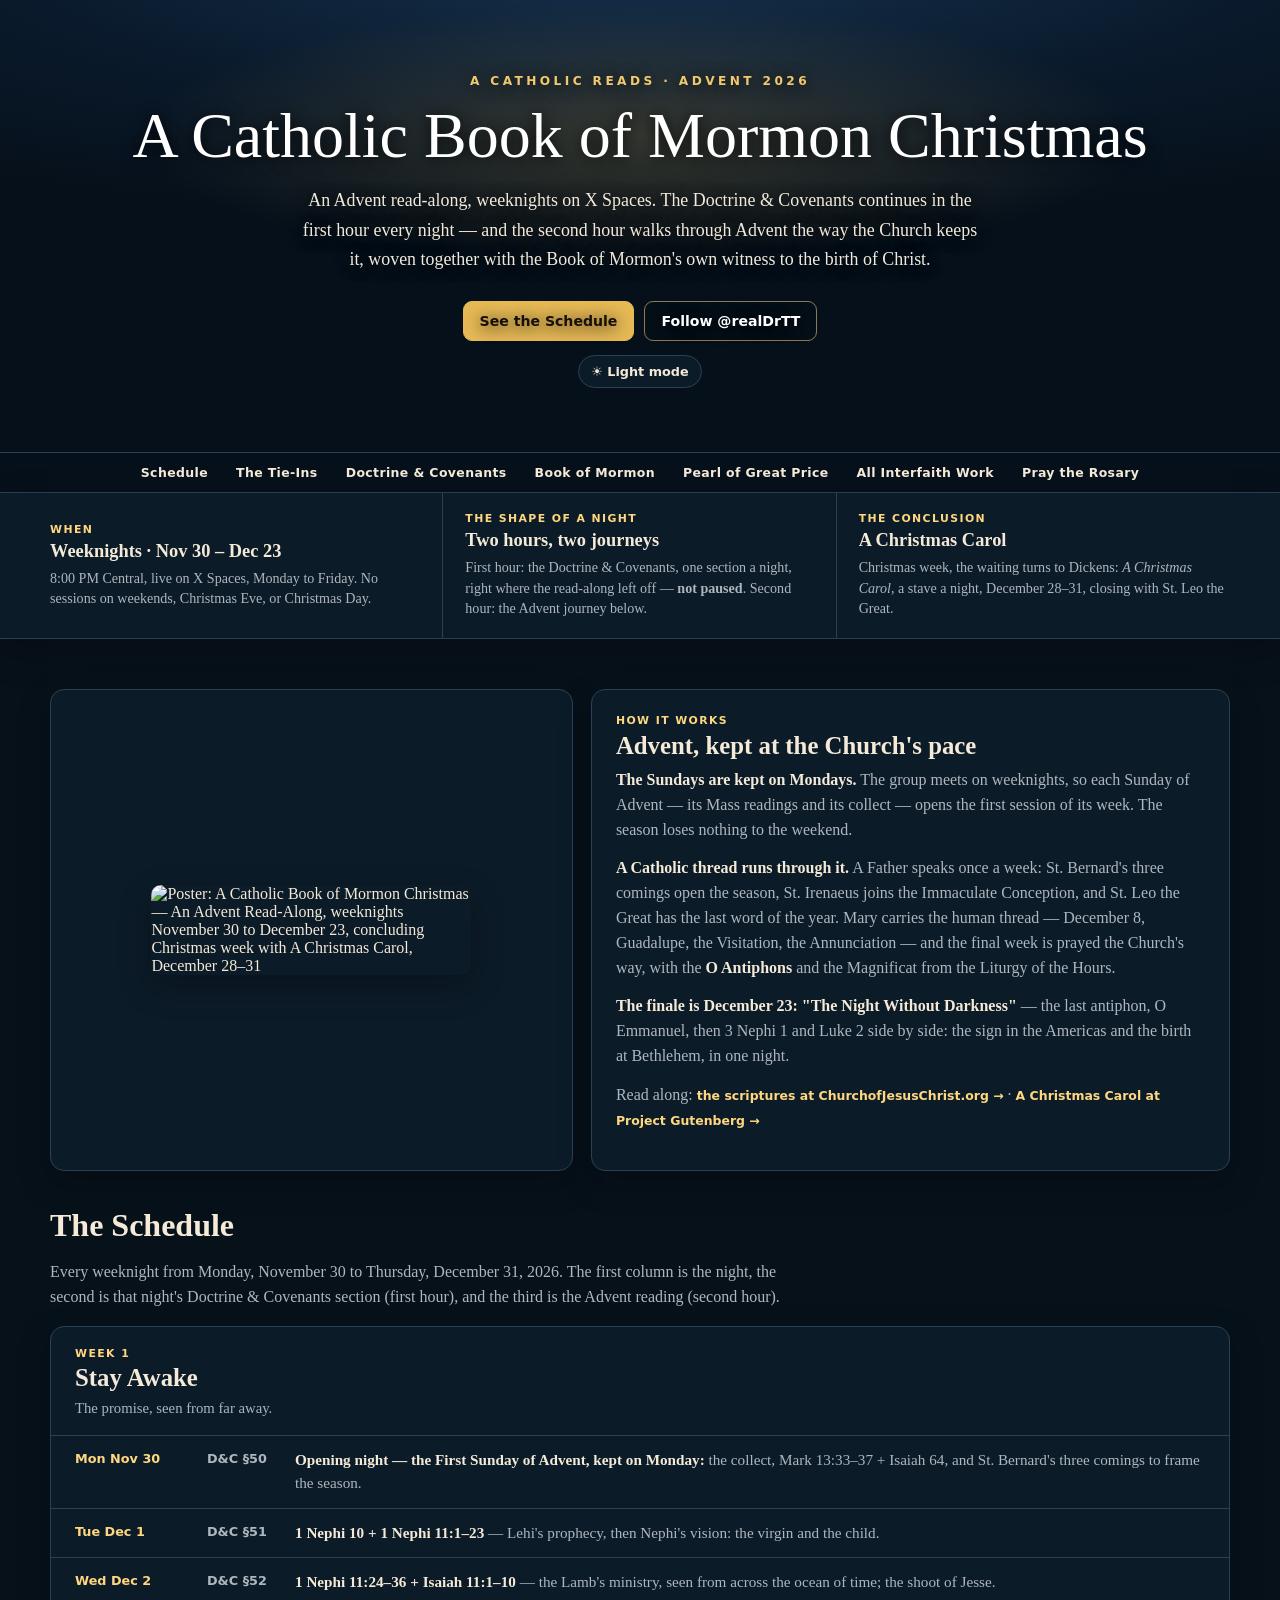
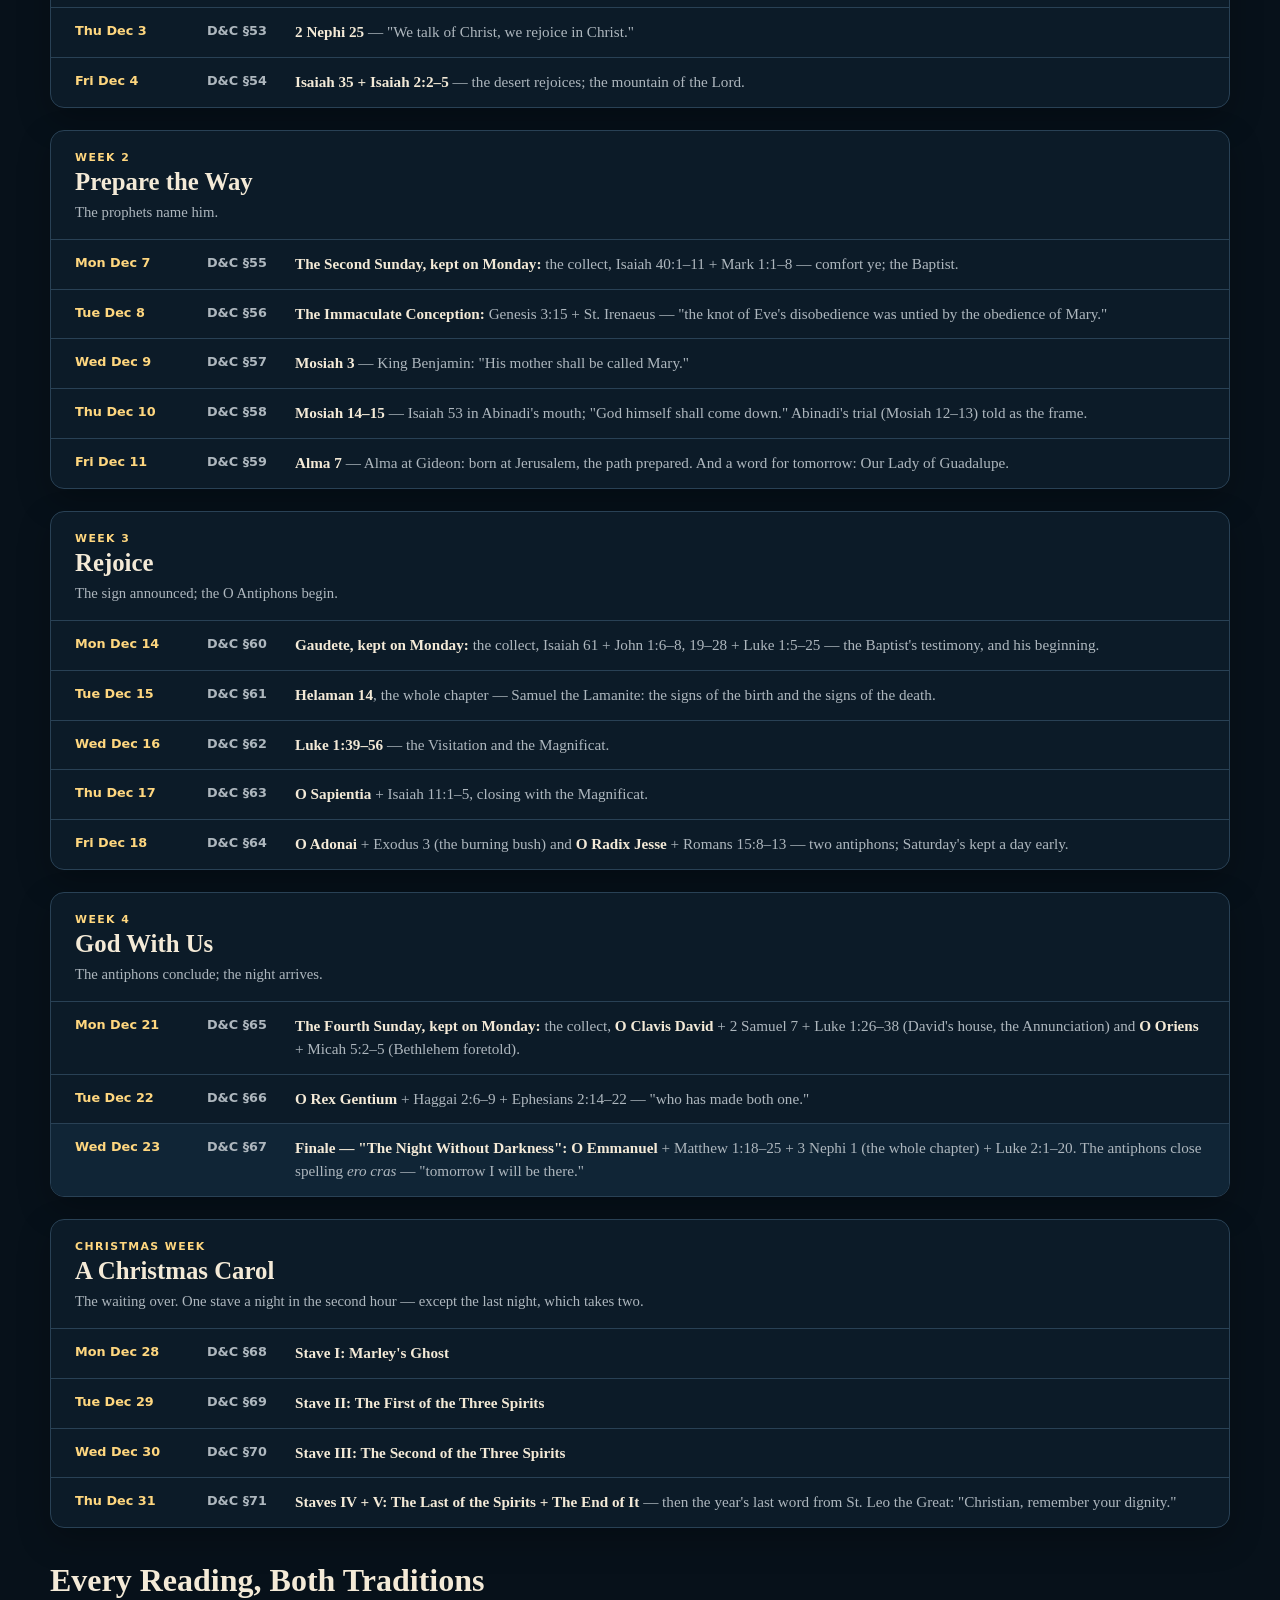
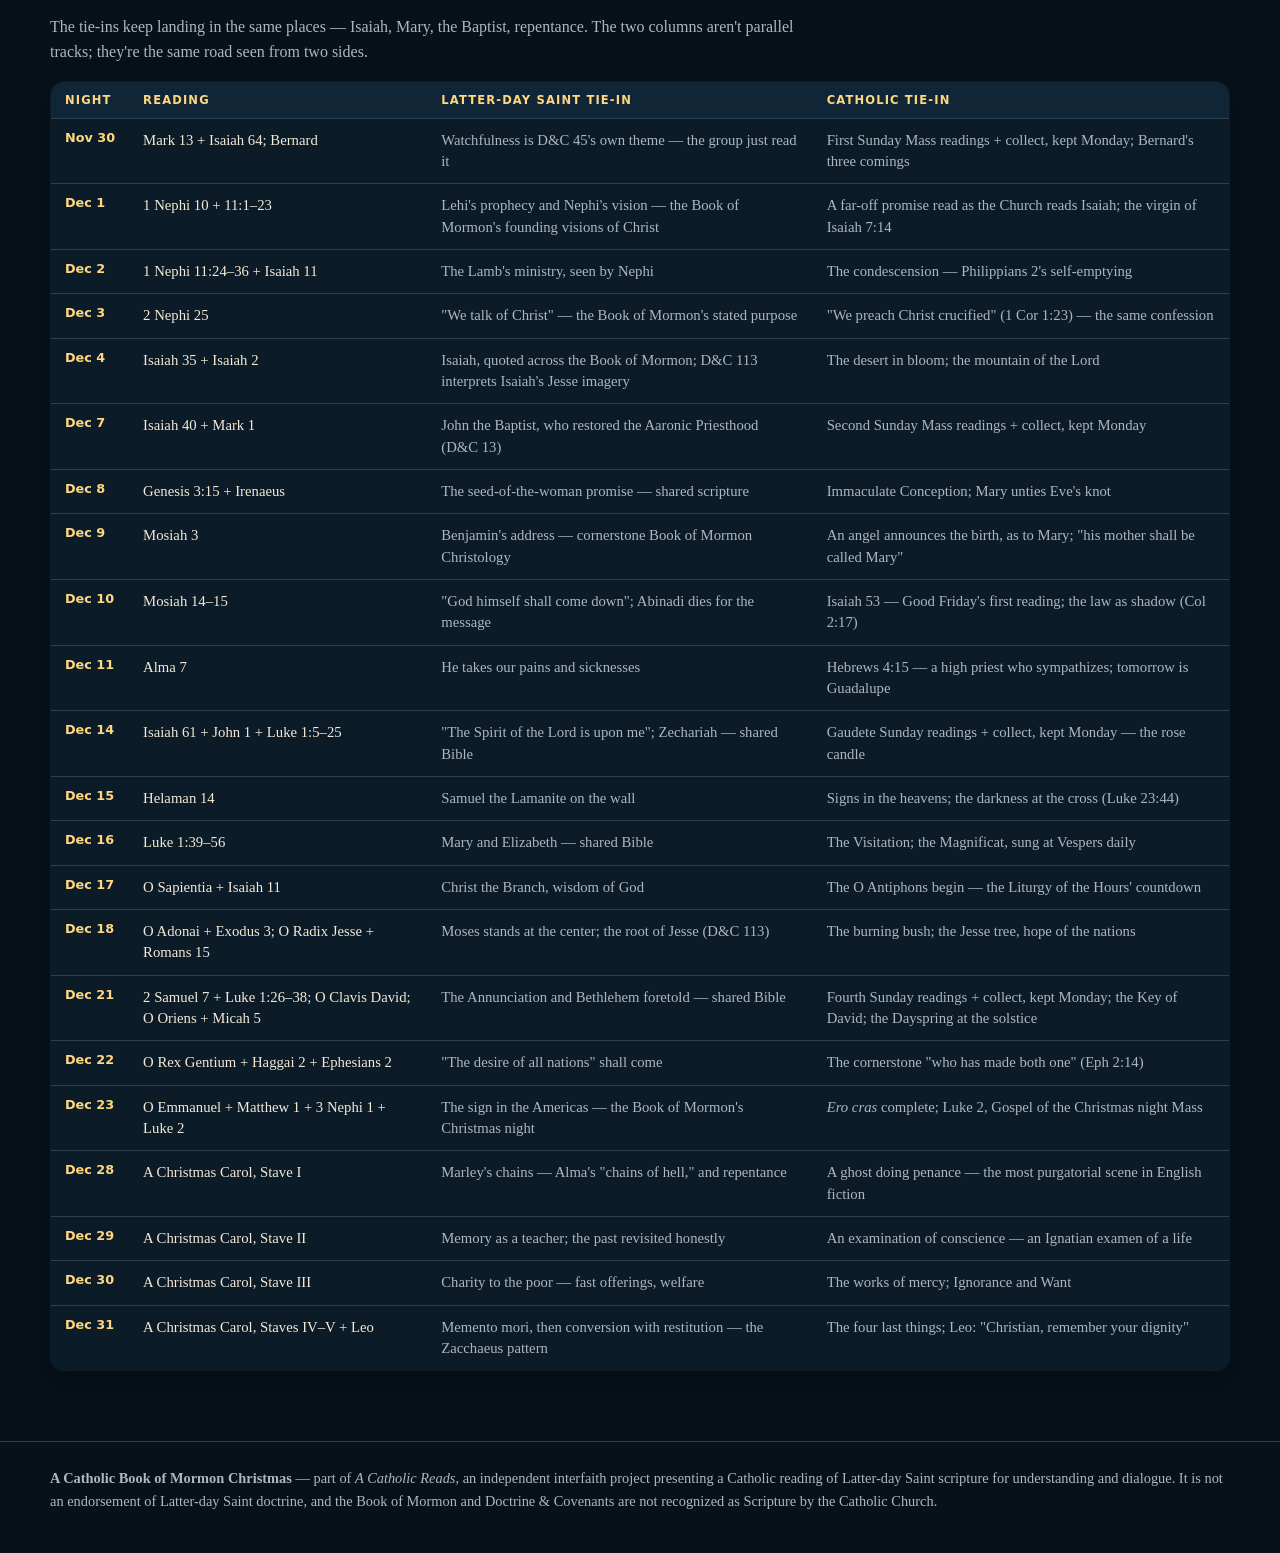
==== christmas/index.html @ 36d97832 "Add A Catholic Book of Mormon Christmas series page (schedule, tie-ins, poster)" ====
<!doctype html>
<html lang="en" data-theme="dark">
<head>
<meta charset="utf-8">
<meta name="viewport" content="width=device-width,initial-scale=1">
<meta name="description" content="A Catholic Book of Mormon Christmas — an Advent read-along on X Spaces: the Doctrine & Covenants continues nightly, with the Book of Mormon and the Church's Advent readings, concluding with Dickens' A Christmas Carol.">
<meta name="theme-color" content="#07121d">
<title>A Catholic Book of Mormon Christmas — A Catholic Reads</title>
<style>
:root{
 --bg:#f4efe5;--surface:#fffaf0;--surface2:#eee4d2;--ink:#2a211a;--muted:#75685d;
 --line:#d7c5a6;--wine:#6c2030;--accent:#ad7d2c;--accent2:#7d581d;--hero:#0b1723;
 --shadow:0 12px 32px rgba(49,31,20,.10);
}
html[data-theme="dark"]{
 --bg:#07111a;--surface:#0c1b28;--surface2:#102536;--ink:#f4ead7;--muted:#aeb7be;
 --line:#294155;--wine:#e6bd68;--accent:#e6b955;--accent2:#ffd77f;--hero:#06101a;
 --shadow:0 12px 32px rgba(0,0,0,.25);
}
*{box-sizing:border-box}
html{scroll-behavior:smooth}
body{margin:0;background:var(--bg);color:var(--ink);font-family:Georgia,"Times New Roman",serif;transition:background .2s,color .2s}
a{color:inherit}.shell{width:min(1180px,calc(100% - 36px));margin:auto}
.hero{position:relative;overflow:hidden;background:radial-gradient(ellipse 60% 45% at 50% 30%,rgba(230,185,85,.20),transparent 65%),radial-gradient(ellipse 90% 60% at 50% -10%,#16324e 0%,#0a1a2c 55%,#06101a 100%);border-bottom:1px solid var(--line);text-align:center}
.hero-content{padding:74px 0 64px;color:#fff;text-shadow:0 2px 16px #000}
.kicker{font:700 .76rem system-ui,sans-serif;text-transform:uppercase;letter-spacing:.28em;color:#f0c96d}
h1{font-size:clamp(2.5rem,5vw,4.4rem);line-height:1.02;margin:15px 0 18px;font-weight:500}
.hero p{font-size:1.12rem;line-height:1.65;color:#f1e9dc;margin:0 auto;max-width:680px}
.hero-actions{display:flex;justify-content:center;gap:10px;flex-wrap:wrap;margin-top:26px}
.btn{display:inline-flex;align-items:center;justify-content:center;gap:8px;padding:11px 16px;border-radius:9px;text-decoration:none;font:750 .88rem system-ui,sans-serif;border:1px solid var(--line);background:var(--surface);color:var(--ink)}
.btn.gold{background:var(--accent);border-color:var(--accent);color:#171009}
.btn.ghost{background:rgba(5,14,23,.58);color:#fff;border-color:#8d7955}
.theme{border:1px solid var(--line);background:var(--surface);color:var(--ink);border-radius:999px;padding:8px 12px;cursor:pointer;font:700 .8rem system-ui,sans-serif}
.site-nav{background:var(--hero);border-bottom:1px solid var(--line)}
.site-nav-inner{display:flex;justify-content:center;gap:28px;flex-wrap:wrap;padding:12px 0}
.site-nav a{color:#f4ead7;text-decoration:none;font:750 .78rem system-ui,sans-serif;letter-spacing:.03em}
.site-nav a:hover{color:#ffd77f}
main{padding:30px 0 70px}
.info-bar{background:var(--surface);border-bottom:1px solid var(--line);box-shadow:var(--shadow)}
.info-bar-inner{width:min(1180px,calc(100% - 36px));margin:auto;display:grid;grid-template-columns:repeat(3,1fr)}
.info-item{padding:18px 22px;border-right:1px solid var(--line);display:flex;flex-direction:column;justify-content:center;min-height:145px}
.info-item:first-child{padding-left:0}.info-item:last-child{border-right:0;padding-right:0}
.info-label{font:800 .68rem system-ui,sans-serif;text-transform:uppercase;letter-spacing:.13em;color:var(--accent2);margin-bottom:5px}
.info-item h2{font-size:1.15rem;margin:0 0 6px}.info-item p{font-size:.88rem;line-height:1.45;color:var(--muted);margin:0}
.info-link{font:800 .78rem system-ui,sans-serif;color:var(--accent2);text-decoration:none}.info-link:hover{text-decoration:underline}
.features{display:grid;grid-template-columns:.9fr 1.1fr;gap:18px;margin:20px 0 36px}
.feature{background:var(--surface);border:1px solid var(--line);border-radius:14px;padding:24px;box-shadow:var(--shadow)}
.feature h2{margin:0 0 8px;font-size:1.55rem}.feature p{color:var(--muted);line-height:1.55;margin:0 0 14px}
.feature p strong{color:var(--ink)}
.week{background:var(--surface);border:1px solid var(--line);border-radius:14px;box-shadow:var(--shadow);overflow:hidden;margin:0 0 22px}
.week-head{padding:20px 24px 6px}
.week-head .info-label{margin-bottom:4px}
.week-head h2{font-size:1.55rem;margin:0}
.week-head p{margin:5px 0 10px;color:var(--muted);font-size:.92rem;line-height:1.5}
.night{display:grid;grid-template-columns:118px 74px 1fr;gap:14px;padding:13px 24px;border-top:1px solid var(--line);line-height:1.5}
.night .date{font:800 .8rem system-ui,sans-serif;color:var(--accent2);padding-top:2px}
.night .dc{font:700 .8rem system-ui,sans-serif;color:var(--muted);padding-top:2px;white-space:nowrap}
.night .what strong{color:var(--ink)}
.night .what{color:var(--muted);font-size:.95rem}
.night.finale{background:var(--surface2)}
.section-title{margin:34px 0 14px}
.section-title h2{margin:0;font-size:2rem}
.section-title p{color:var(--muted);line-height:1.55;max-width:760px}
table.chart{width:100%;border-collapse:collapse;background:var(--surface);border:1px solid var(--line);border-radius:14px;overflow:hidden;box-shadow:var(--shadow);font-size:.92rem}
table.chart th,table.chart td{padding:11px 14px;border-top:1px solid var(--line);text-align:left;vertical-align:top;line-height:1.45}
table.chart thead th{border-top:0;background:var(--surface2);font:800 .72rem system-ui,sans-serif;text-transform:uppercase;letter-spacing:.1em;color:var(--accent2)}
table.chart td.nightcell{font:800 .8rem system-ui,sans-serif;color:var(--accent2);white-space:nowrap}
table.chart td{color:var(--muted)}table.chart td.reading{color:var(--ink)}
footer{border-top:1px solid var(--line);padding:25px 0 40px;color:var(--muted);font-size:.9rem;line-height:1.6}
@media(max-width:850px){.info-bar-inner{grid-template-columns:1fr}.info-item,.info-item:first-child,.info-item:last-child{padding:16px 0;border-right:0;border-bottom:1px solid var(--line);min-height:0}.info-item:last-child{border-bottom:0}.features{grid-template-columns:1fr}}
@media(max-width:620px){.site-nav-inner{gap:16px}.night{grid-template-columns:1fr;gap:2px;padding:13px 18px}.week-head{padding:18px 18px 4px}table.chart td.nightcell{white-space:normal}}
</style>
</head>
<body>
<header class="hero">
 <div class="shell"><div class="hero-content">
  <div class="kicker">A Catholic Reads · Advent 2026</div>
  <h1>A Catholic Book of Mormon Christmas</h1>
  <p>An Advent read-along, weeknights on X Spaces. The Doctrine &amp; Covenants continues in the first hour every night — and the second hour walks through Advent the way the Church keeps it, woven together with the Book of Mormon's own witness to the birth of Christ.</p>
  <div class="hero-actions"><a class="btn gold" href="#schedule">See the Schedule</a><a class="btn ghost" href="https://x.com/realDrTT" target="_blank" rel="noopener">Follow @realDrTT</a></div>
  <button id="theme" class="theme" style="margin-top:14px" aria-label="Toggle color theme">☀ Light mode</button>
 </div></div>
</header>

<nav class="site-nav" aria-label="Site navigation">
  <div class="shell site-nav-inner">
    <a href="#schedule">Schedule</a>
    <a href="#chart">The Tie-Ins</a>
    <a href="https://acatholicreads.com/dc/" target="_blank" rel="noopener">Doctrine &amp; Covenants</a>
    <a href="https://acatholicreads.com/bom/" target="_blank" rel="noopener">Book of Mormon</a>
    <a href="https://acatholicreads.com/pgp/" target="_blank" rel="noopener">Pearl of Great Price</a>
    <a href="https://acatholicreads.com/" target="_blank" rel="noopener">All Interfaith Work</a>
    <a href="https://acatholicreads.com/rosary/" target="_blank" rel="noopener">Pray the Rosary</a>
  </div>
</nav>

<section class="info-bar" aria-label="Series information">
 <div class="info-bar-inner">
  <div class="info-item">
   <div class="info-label">When</div>
   <h2>Weeknights · Nov 30 – Dec 23</h2>
   <p>8:00 PM Central, live on X Spaces, Monday to Friday. No sessions on weekends, Christmas Eve, or Christmas Day.</p>
  </div>
  <div class="info-item">
   <div class="info-label">The Shape of a Night</div>
   <h2>Two hours, two journeys</h2>
   <p>First hour: the Doctrine &amp; Covenants, one section a night, right where the read-along left off — <strong>not paused</strong>. Second hour: the Advent journey below.</p>
  </div>
  <div class="info-item">
   <div class="info-label">The Conclusion</div>
   <h2>A Christmas Carol</h2>
   <p>Christmas week, the waiting turns to Dickens: <em>A Christmas Carol</em>, a stave a night, December 28–31, closing with St. Leo the Great.</p>
  </div>
 </div>
</section>

<main class="shell">

 <section class="features">
  <div class="feature" style="display:flex;align-items:center;justify-content:center">
    <img src="poster.jpg" alt="Poster: A Catholic Book of Mormon Christmas — An Advent Read-Along, weeknights November 30 to December 23, concluding Christmas week with A Christmas Carol, December 28–31" style="width:100%;max-width:320px;border-radius:10px;box-shadow:var(--shadow)">
  </div>
  <div class="feature">
    <div class="info-label">How It Works</div>
    <h2>Advent, kept at the Church's pace</h2>
    <p><strong>The Sundays are kept on Mondays.</strong> The group meets on weeknights, so each Sunday of Advent — its Mass readings and its collect — opens the first session of its week. The season loses nothing to the weekend.</p>
    <p><strong>A Catholic thread runs through it.</strong> A Father speaks once a week: St. Bernard's three comings open the season, St. Irenaeus joins the Immaculate Conception, and St. Leo the Great has the last word of the year. Mary carries the human thread — December 8, Guadalupe, the Visitation, the Annunciation — and the final week is prayed the Church's way, with the <strong>O Antiphons</strong> and the Magnificat from the Liturgy of the Hours.</p>
    <p><strong>The finale is December 23: "The Night Without Darkness"</strong> — the last antiphon, O Emmanuel, then 3 Nephi 1 and Luke 2 side by side: the sign in the Americas and the birth at Bethlehem, in one night.</p>
    <p>Read along: <a class="info-link" href="https://www.churchofjesuschrist.org/study/scriptures?lang=eng" target="_blank" rel="noopener">the scriptures at ChurchofJesusChrist.org →</a> · <a class="info-link" href="https://www.gutenberg.org/ebooks/46" target="_blank" rel="noopener">A Christmas Carol at Project Gutenberg →</a></p>
  </div>
 </section>

 <section id="schedule">
  <div class="section-title"><h2>The Schedule</h2><p>Every weeknight from Monday, November 30 to Thursday, December 31, 2026. The first column is the night, the second is that night's Doctrine &amp; Covenants section (first hour), and the third is the Advent reading (second hour).</p></div>

  <div class="week">
   <div class="week-head"><div class="info-label">Week 1</div><h2>Stay Awake</h2><p>The promise, seen from far away.</p></div>
   <div class="night"><div class="date">Mon Nov 30</div><div class="dc">D&amp;C §50</div><div class="what"><strong>Opening night — the First Sunday of Advent, kept on Monday:</strong> the collect, Mark 13:33–37 + Isaiah 64, and St. Bernard's three comings to frame the season.</div></div>
   <div class="night"><div class="date">Tue Dec 1</div><div class="dc">D&amp;C §51</div><div class="what"><strong>1 Nephi 10 + 1 Nephi 11:1–23</strong> — Lehi's prophecy, then Nephi's vision: the virgin and the child.</div></div>
   <div class="night"><div class="date">Wed Dec 2</div><div class="dc">D&amp;C §52</div><div class="what"><strong>1 Nephi 11:24–36 + Isaiah 11:1–10</strong> — the Lamb's ministry, seen from across the ocean of time; the shoot of Jesse.</div></div>
   <div class="night"><div class="date">Thu Dec 3</div><div class="dc">D&amp;C §53</div><div class="what"><strong>2 Nephi 25</strong> — "We talk of Christ, we rejoice in Christ."</div></div>
   <div class="night"><div class="date">Fri Dec 4</div><div class="dc">D&amp;C §54</div><div class="what"><strong>Isaiah 35 + Isaiah 2:2–5</strong> — the desert rejoices; the mountain of the Lord.</div></div>
  </div>

  <div class="week">
   <div class="week-head"><div class="info-label">Week 2</div><h2>Prepare the Way</h2><p>The prophets name him.</p></div>
   <div class="night"><div class="date">Mon Dec 7</div><div class="dc">D&amp;C §55</div><div class="what"><strong>The Second Sunday, kept on Monday:</strong> the collect, Isaiah 40:1–11 + Mark 1:1–8 — comfort ye; the Baptist.</div></div>
   <div class="night"><div class="date">Tue Dec 8</div><div class="dc">D&amp;C §56</div><div class="what"><strong>The Immaculate Conception:</strong> Genesis 3:15 + St. Irenaeus — "the knot of Eve's disobedience was untied by the obedience of Mary."</div></div>
   <div class="night"><div class="date">Wed Dec 9</div><div class="dc">D&amp;C §57</div><div class="what"><strong>Mosiah 3</strong> — King Benjamin: "His mother shall be called Mary."</div></div>
   <div class="night"><div class="date">Thu Dec 10</div><div class="dc">D&amp;C §58</div><div class="what"><strong>Mosiah 14–15</strong> — Isaiah 53 in Abinadi's mouth; "God himself shall come down." Abinadi's trial (Mosiah 12–13) told as the frame.</div></div>
   <div class="night"><div class="date">Fri Dec 11</div><div class="dc">D&amp;C §59</div><div class="what"><strong>Alma 7</strong> — Alma at Gideon: born at Jerusalem, the path prepared. And a word for tomorrow: Our Lady of Guadalupe.</div></div>
  </div>

  <div class="week">
   <div class="week-head"><div class="info-label">Week 3</div><h2>Rejoice</h2><p>The sign announced; the O Antiphons begin.</p></div>
   <div class="night"><div class="date">Mon Dec 14</div><div class="dc">D&amp;C §60</div><div class="what"><strong>Gaudete, kept on Monday:</strong> the collect, Isaiah 61 + John 1:6–8, 19–28 + Luke 1:5–25 — the Baptist's testimony, and his beginning.</div></div>
   <div class="night"><div class="date">Tue Dec 15</div><div class="dc">D&amp;C §61</div><div class="what"><strong>Helaman 14</strong>, the whole chapter — Samuel the Lamanite: the signs of the birth and the signs of the death.</div></div>
   <div class="night"><div class="date">Wed Dec 16</div><div class="dc">D&amp;C §62</div><div class="what"><strong>Luke 1:39–56</strong> — the Visitation and the Magnificat.</div></div>
   <div class="night"><div class="date">Thu Dec 17</div><div class="dc">D&amp;C §63</div><div class="what"><strong>O Sapientia</strong> + Isaiah 11:1–5, closing with the Magnificat.</div></div>
   <div class="night"><div class="date">Fri Dec 18</div><div class="dc">D&amp;C §64</div><div class="what"><strong>O Adonai</strong> + Exodus 3 (the burning bush) and <strong>O Radix Jesse</strong> + Romans 15:8–13 — two antiphons; Saturday's kept a day early.</div></div>
  </div>

  <div class="week">
   <div class="week-head"><div class="info-label">Week 4</div><h2>God With Us</h2><p>The antiphons conclude; the night arrives.</p></div>
   <div class="night"><div class="date">Mon Dec 21</div><div class="dc">D&amp;C §65</div><div class="what"><strong>The Fourth Sunday, kept on Monday:</strong> the collect, <strong>O Clavis David</strong> + 2 Samuel 7 + Luke 1:26–38 (David's house, the Annunciation) and <strong>O Oriens</strong> + Micah 5:2–5 (Bethlehem foretold).</div></div>
   <div class="night"><div class="date">Tue Dec 22</div><div class="dc">D&amp;C §66</div><div class="what"><strong>O Rex Gentium</strong> + Haggai 2:6–9 + Ephesians 2:14–22 — "who has made both one."</div></div>
   <div class="night finale"><div class="date">Wed Dec 23</div><div class="dc">D&amp;C §67</div><div class="what"><strong>Finale — "The Night Without Darkness":</strong> <strong>O Emmanuel</strong> + Matthew 1:18–25 + 3 Nephi 1 (the whole chapter) + Luke 2:1–20. The antiphons close spelling <em>ero cras</em> — "tomorrow I will be there."</div></div>
  </div>

  <div class="week">
   <div class="week-head"><div class="info-label">Christmas Week</div><h2>A Christmas Carol</h2><p>The waiting over. One stave a night in the second hour — except the last night, which takes two.</p></div>
   <div class="night"><div class="date">Mon Dec 28</div><div class="dc">D&amp;C §68</div><div class="what"><strong>Stave I: Marley's Ghost</strong></div></div>
   <div class="night"><div class="date">Tue Dec 29</div><div class="dc">D&amp;C §69</div><div class="what"><strong>Stave II: The First of the Three Spirits</strong></div></div>
   <div class="night"><div class="date">Wed Dec 30</div><div class="dc">D&amp;C §70</div><div class="what"><strong>Stave III: The Second of the Three Spirits</strong></div></div>
   <div class="night"><div class="date">Thu Dec 31</div><div class="dc">D&amp;C §71</div><div class="what"><strong>Staves IV + V: The Last of the Spirits + The End of It</strong> — then the year's last word from St. Leo the Great: "Christian, remember your dignity."</div></div>
  </div>
 </section>

 <section id="chart">
  <div class="section-title"><h2>Every Reading, Both Traditions</h2><p>The tie-ins keep landing in the same places — Isaiah, Mary, the Baptist, repentance. The two columns aren't parallel tracks; they're the same road seen from two sides.</p></div>
  <table class="chart">
   <thead><tr><th>Night</th><th>Reading</th><th>Latter-day Saint tie-in</th><th>Catholic tie-in</th></tr></thead>
   <tbody>
   <tr><td class="nightcell">Nov 30</td><td class="reading">Mark 13 + Isaiah 64; Bernard</td><td>Watchfulness is D&amp;C 45's own theme — the group just read it</td><td>First Sunday Mass readings + collect, kept Monday; Bernard's three comings</td></tr>
   <tr><td class="nightcell">Dec 1</td><td class="reading">1 Nephi 10 + 11:1–23</td><td>Lehi's prophecy and Nephi's vision — the Book of Mormon's founding visions of Christ</td><td>A far-off promise read as the Church reads Isaiah; the virgin of Isaiah 7:14</td></tr>
   <tr><td class="nightcell">Dec 2</td><td class="reading">1 Nephi 11:24–36 + Isaiah 11</td><td>The Lamb's ministry, seen by Nephi</td><td>The condescension — Philippians 2's self-emptying</td></tr>
   <tr><td class="nightcell">Dec 3</td><td class="reading">2 Nephi 25</td><td>"We talk of Christ" — the Book of Mormon's stated purpose</td><td>"We preach Christ crucified" (1 Cor 1:23) — the same confession</td></tr>
   <tr><td class="nightcell">Dec 4</td><td class="reading">Isaiah 35 + Isaiah 2</td><td>Isaiah, quoted across the Book of Mormon; D&amp;C 113 interprets Isaiah's Jesse imagery</td><td>The desert in bloom; the mountain of the Lord</td></tr>
   <tr><td class="nightcell">Dec 7</td><td class="reading">Isaiah 40 + Mark 1</td><td>John the Baptist, who restored the Aaronic Priesthood (D&amp;C 13)</td><td>Second Sunday Mass readings + collect, kept Monday</td></tr>
   <tr><td class="nightcell">Dec 8</td><td class="reading">Genesis 3:15 + Irenaeus</td><td>The seed-of-the-woman promise — shared scripture</td><td>Immaculate Conception; Mary unties Eve's knot</td></tr>
   <tr><td class="nightcell">Dec 9</td><td class="reading">Mosiah 3</td><td>Benjamin's address — cornerstone Book of Mormon Christology</td><td>An angel announces the birth, as to Mary; "his mother shall be called Mary"</td></tr>
   <tr><td class="nightcell">Dec 10</td><td class="reading">Mosiah 14–15</td><td>"God himself shall come down"; Abinadi dies for the message</td><td>Isaiah 53 — Good Friday's first reading; the law as shadow (Col 2:17)</td></tr>
   <tr><td class="nightcell">Dec 11</td><td class="reading">Alma 7</td><td>He takes our pains and sicknesses</td><td>Hebrews 4:15 — a high priest who sympathizes; tomorrow is Guadalupe</td></tr>
   <tr><td class="nightcell">Dec 14</td><td class="reading">Isaiah 61 + John 1 + Luke 1:5–25</td><td>"The Spirit of the Lord is upon me"; Zechariah — shared Bible</td><td>Gaudete Sunday readings + collect, kept Monday — the rose candle</td></tr>
   <tr><td class="nightcell">Dec 15</td><td class="reading">Helaman 14</td><td>Samuel the Lamanite on the wall</td><td>Signs in the heavens; the darkness at the cross (Luke 23:44)</td></tr>
   <tr><td class="nightcell">Dec 16</td><td class="reading">Luke 1:39–56</td><td>Mary and Elizabeth — shared Bible</td><td>The Visitation; the Magnificat, sung at Vespers daily</td></tr>
   <tr><td class="nightcell">Dec 17</td><td class="reading">O Sapientia + Isaiah 11</td><td>Christ the Branch, wisdom of God</td><td>The O Antiphons begin — the Liturgy of the Hours' countdown</td></tr>
   <tr><td class="nightcell">Dec 18</td><td class="reading">O Adonai + Exodus 3; O Radix Jesse + Romans 15</td><td>Moses stands at the center; the root of Jesse (D&amp;C 113)</td><td>The burning bush; the Jesse tree, hope of the nations</td></tr>
   <tr><td class="nightcell">Dec 21</td><td class="reading">2 Samuel 7 + Luke 1:26–38; O Clavis David; O Oriens + Micah 5</td><td>The Annunciation and Bethlehem foretold — shared Bible</td><td>Fourth Sunday readings + collect, kept Monday; the Key of David; the Dayspring at the solstice</td></tr>
   <tr><td class="nightcell">Dec 22</td><td class="reading">O Rex Gentium + Haggai 2 + Ephesians 2</td><td>"The desire of all nations" shall come</td><td>The cornerstone "who has made both one" (Eph 2:14)</td></tr>
   <tr><td class="nightcell">Dec 23</td><td class="reading">O Emmanuel + Matthew 1 + 3 Nephi 1 + Luke 2</td><td>The sign in the Americas — the Book of Mormon's Christmas night</td><td><em>Ero cras</em> complete; Luke 2, Gospel of the Christmas night Mass</td></tr>
   <tr><td class="nightcell">Dec 28</td><td class="reading">A Christmas Carol, Stave I</td><td>Marley's chains — Alma's "chains of hell," and repentance</td><td>A ghost doing penance — the most purgatorial scene in English fiction</td></tr>
   <tr><td class="nightcell">Dec 29</td><td class="reading">A Christmas Carol, Stave II</td><td>Memory as a teacher; the past revisited honestly</td><td>An examination of conscience — an Ignatian examen of a life</td></tr>
   <tr><td class="nightcell">Dec 30</td><td class="reading">A Christmas Carol, Stave III</td><td>Charity to the poor — fast offerings, welfare</td><td>The works of mercy; Ignorance and Want</td></tr>
   <tr><td class="nightcell">Dec 31</td><td class="reading">A Christmas Carol, Staves IV–V + Leo</td><td>Memento mori, then conversion with restitution — the Zacchaeus pattern</td><td>The four last things; Leo: "Christian, remember your dignity"</td></tr>
   </tbody>
  </table>
 </section>
</main>

<footer><div class="shell"><strong>A Catholic Book of Mormon Christmas</strong> — part of <em>A Catholic Reads</em>, an independent interfaith project presenting a Catholic reading of Latter-day Saint scripture for understanding and dialogue. It is not an endorsement of Latter-day Saint doctrine, and the Book of Mormon and Doctrine &amp; Covenants are not recognized as Scripture by the Catholic Church.</div></footer>

<script>
const $=s=>document.querySelector(s), root=document.documentElement;
const saved=localStorage.getItem("theme");
if(saved) root.dataset.theme=saved;
function themeLabel(){ $("#theme").textContent=root.dataset.theme==="dark"?"☀ Light mode":"☾ Dark mode"; }
themeLabel();
$("#theme").onclick=()=>{root.dataset.theme=root.dataset.theme==="dark"?"light":"dark";localStorage.setItem("theme",root.dataset.theme);themeLabel();};
</script>
</body></html>
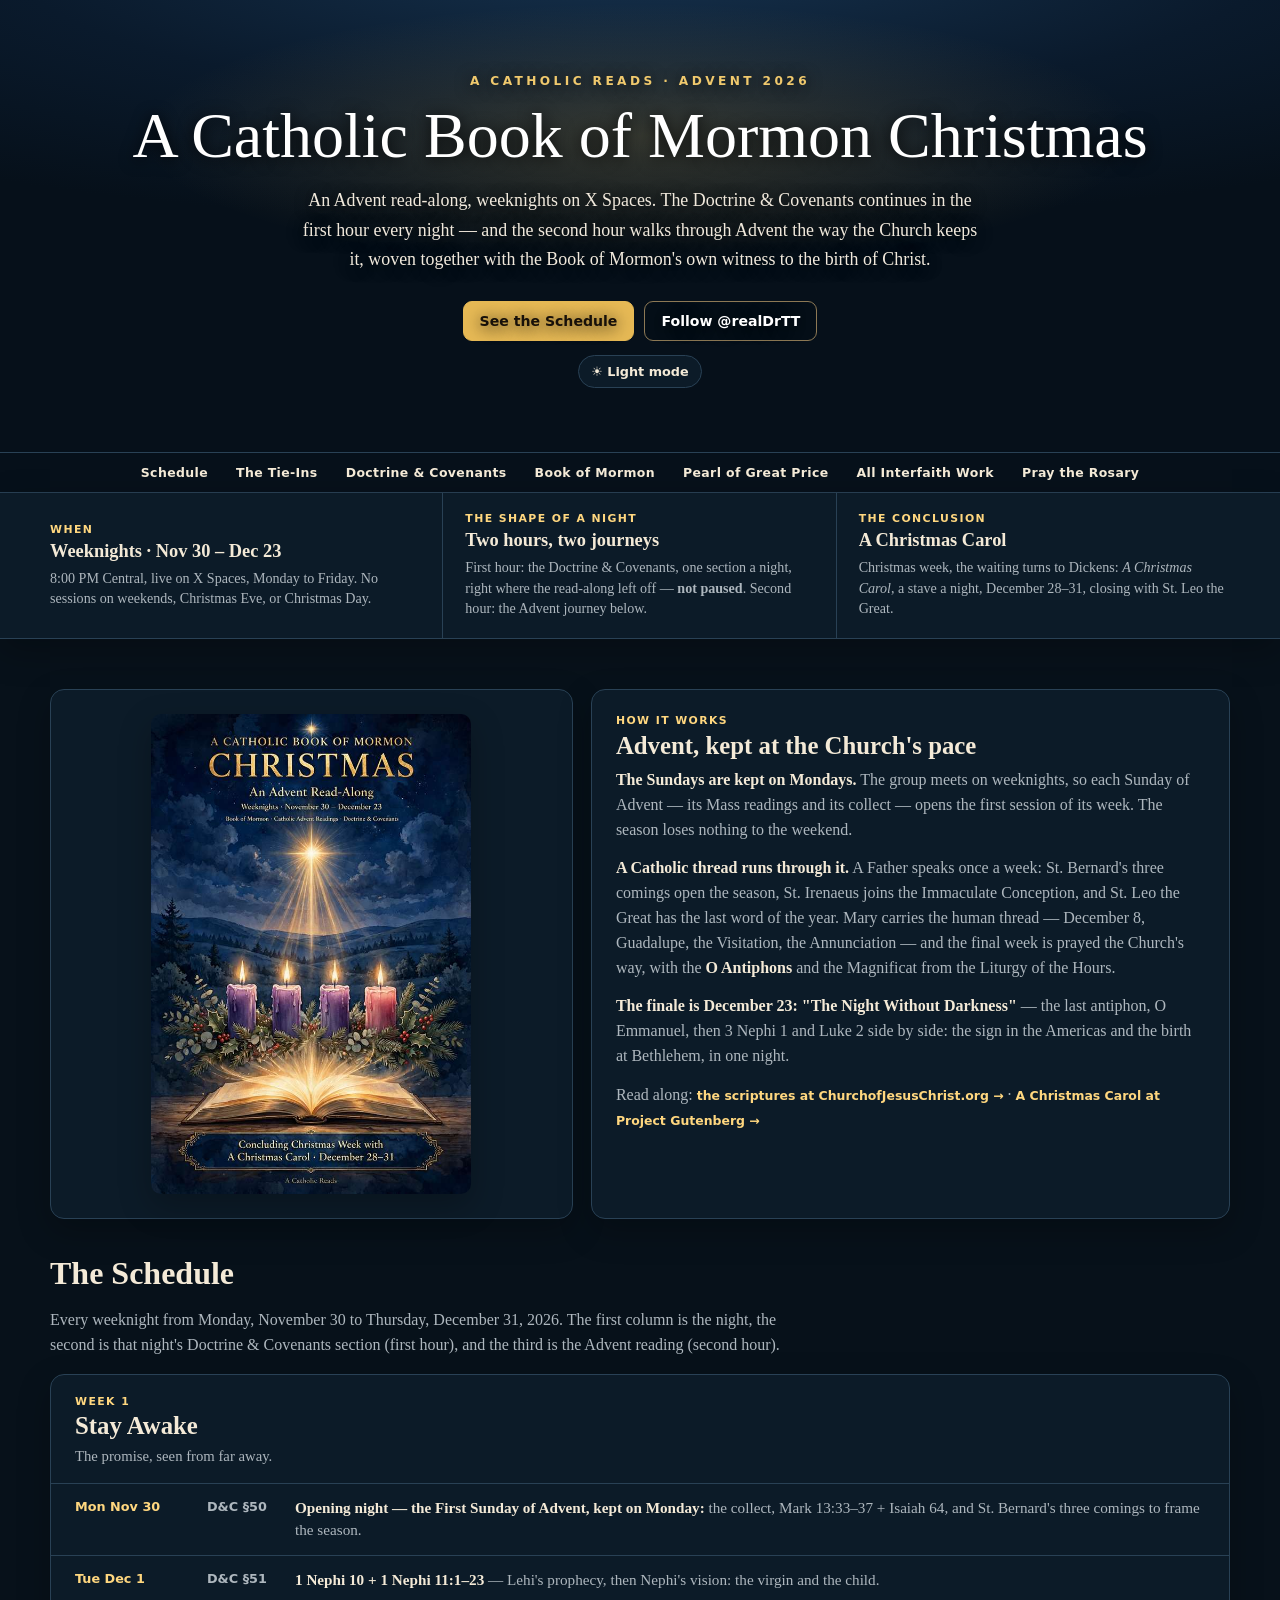
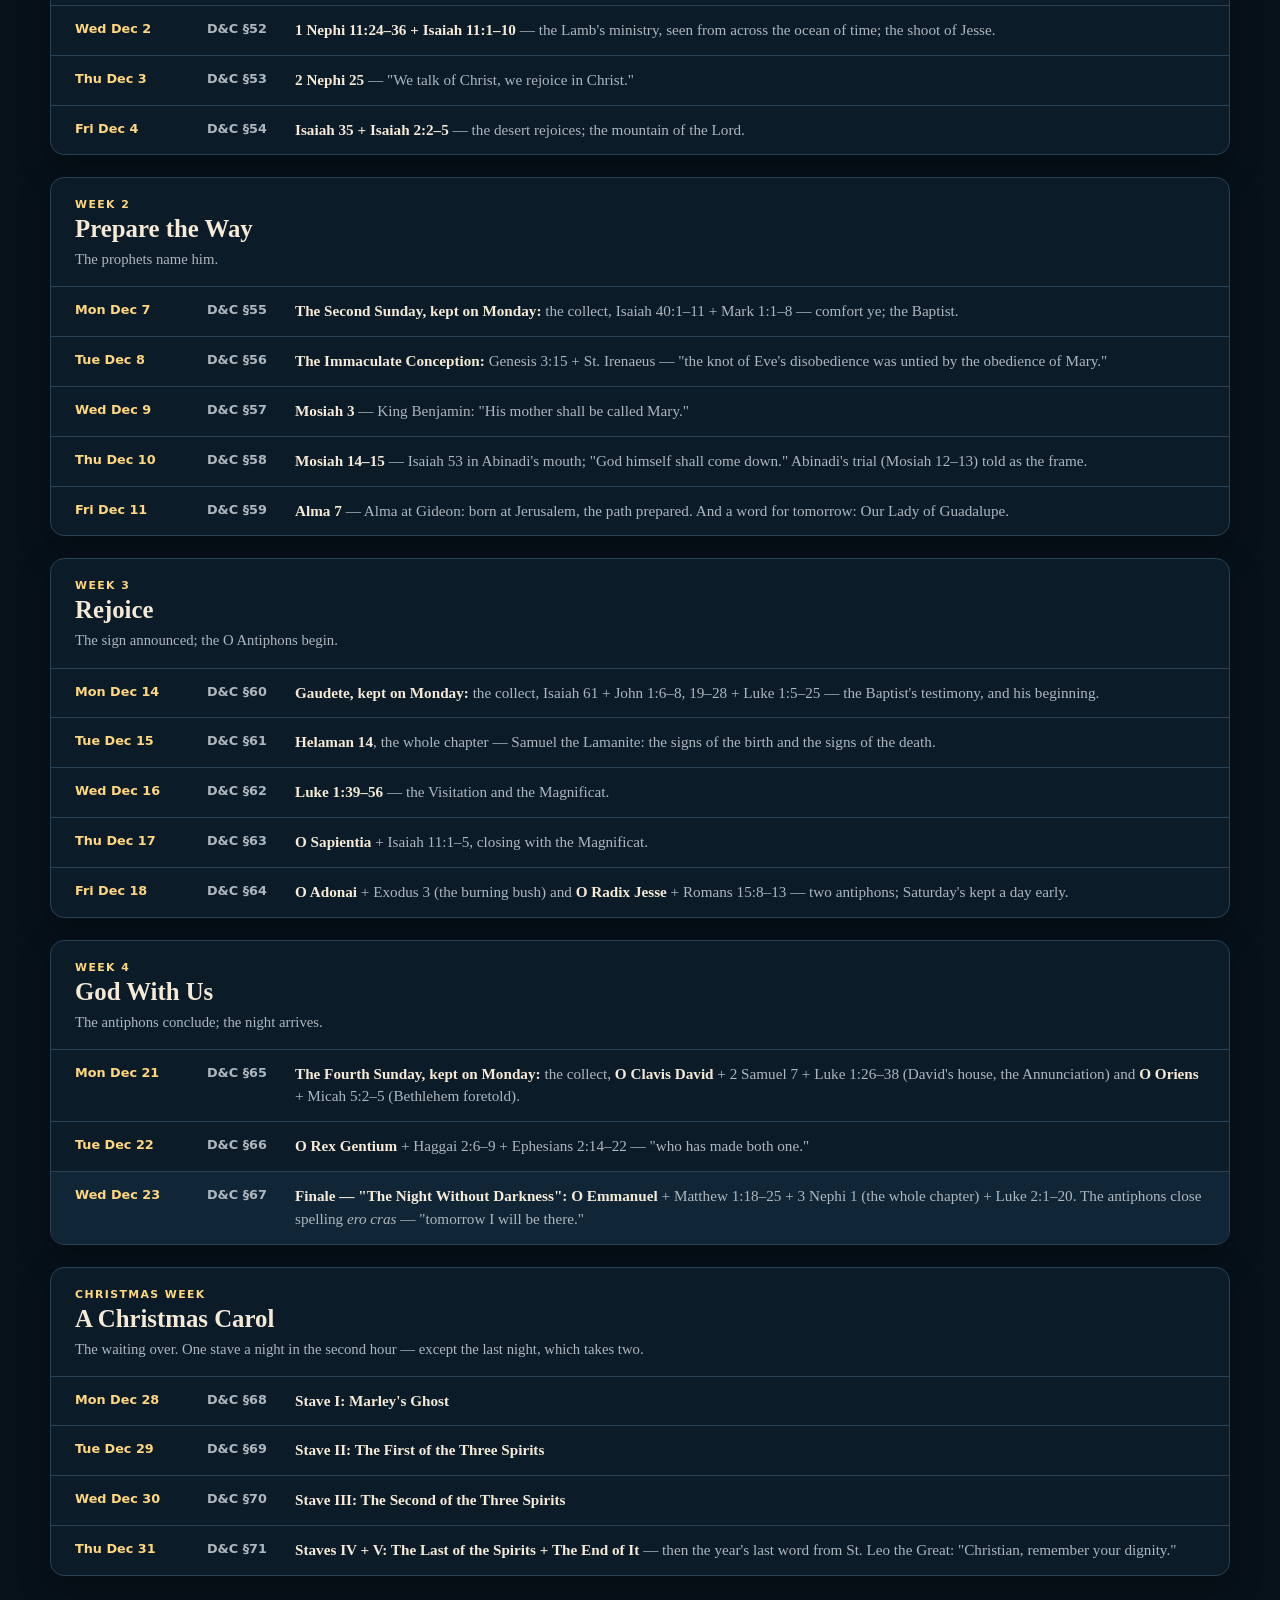
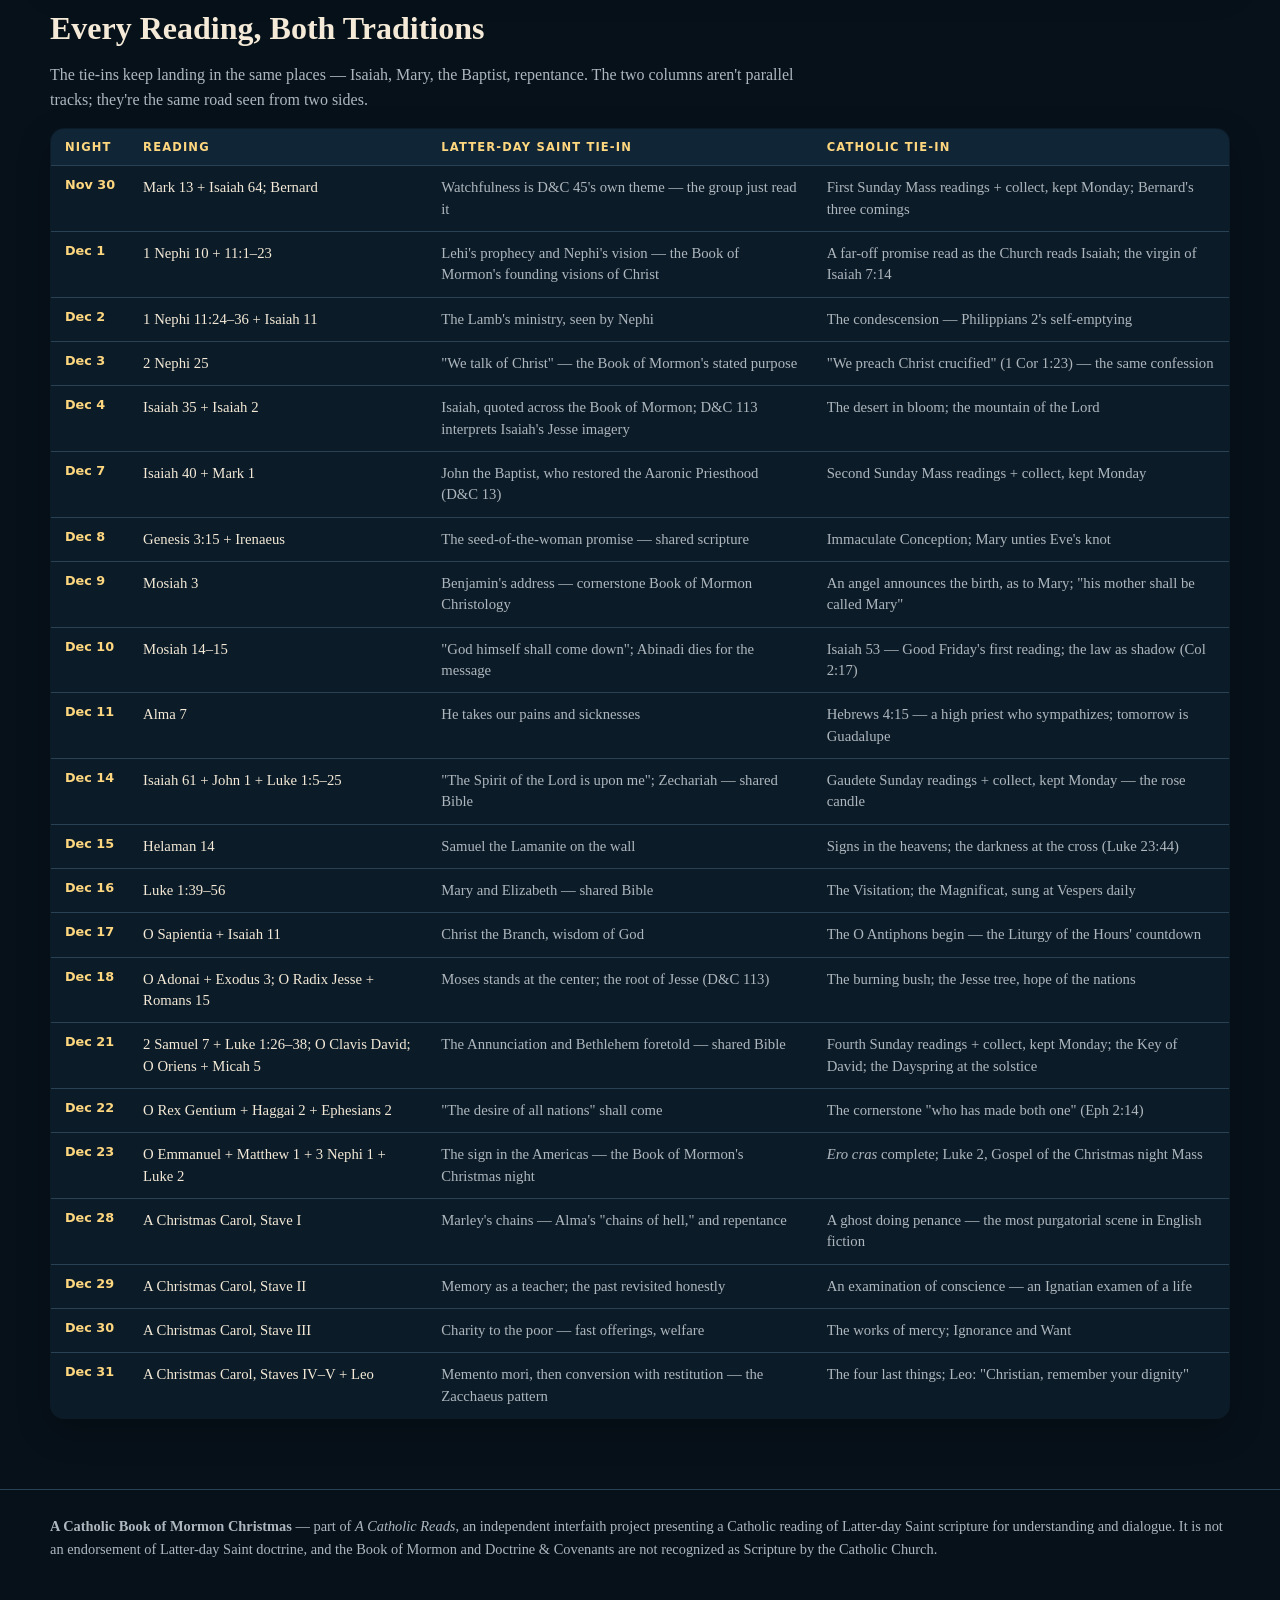
==== commit 40f8011a: "Embed poster image in Christmas page (self-contained)" ====
--- a/christmas/index.html
+++ b/christmas/index.html
@@ -118,7 +118,7 @@
 
  <section class="features">
   <div class="feature" style="display:flex;align-items:center;justify-content:center">
-    <img src="poster.jpg" alt="Poster: A Catholic Book of Mormon Christmas — An Advent Read-Along, weeknights November 30 to December 23, concluding Christmas week with A Christmas Carol, December 28–31" style="width:100%;max-width:320px;border-radius:10px;box-shadow:var(--shadow)">
+    <img src="[data-uri]" alt="Poster: A Catholic Book of Mormon Christmas — An Advent Read-Along, weeknights November 30 to December 23, concluding Christmas week with A Christmas Carol, December 28–31" style="width:100%;max-width:320px;border-radius:10px;box-shadow:var(--shadow)">
   </div>
   <div class="feature">
     <div class="info-label">How It Works</div>
